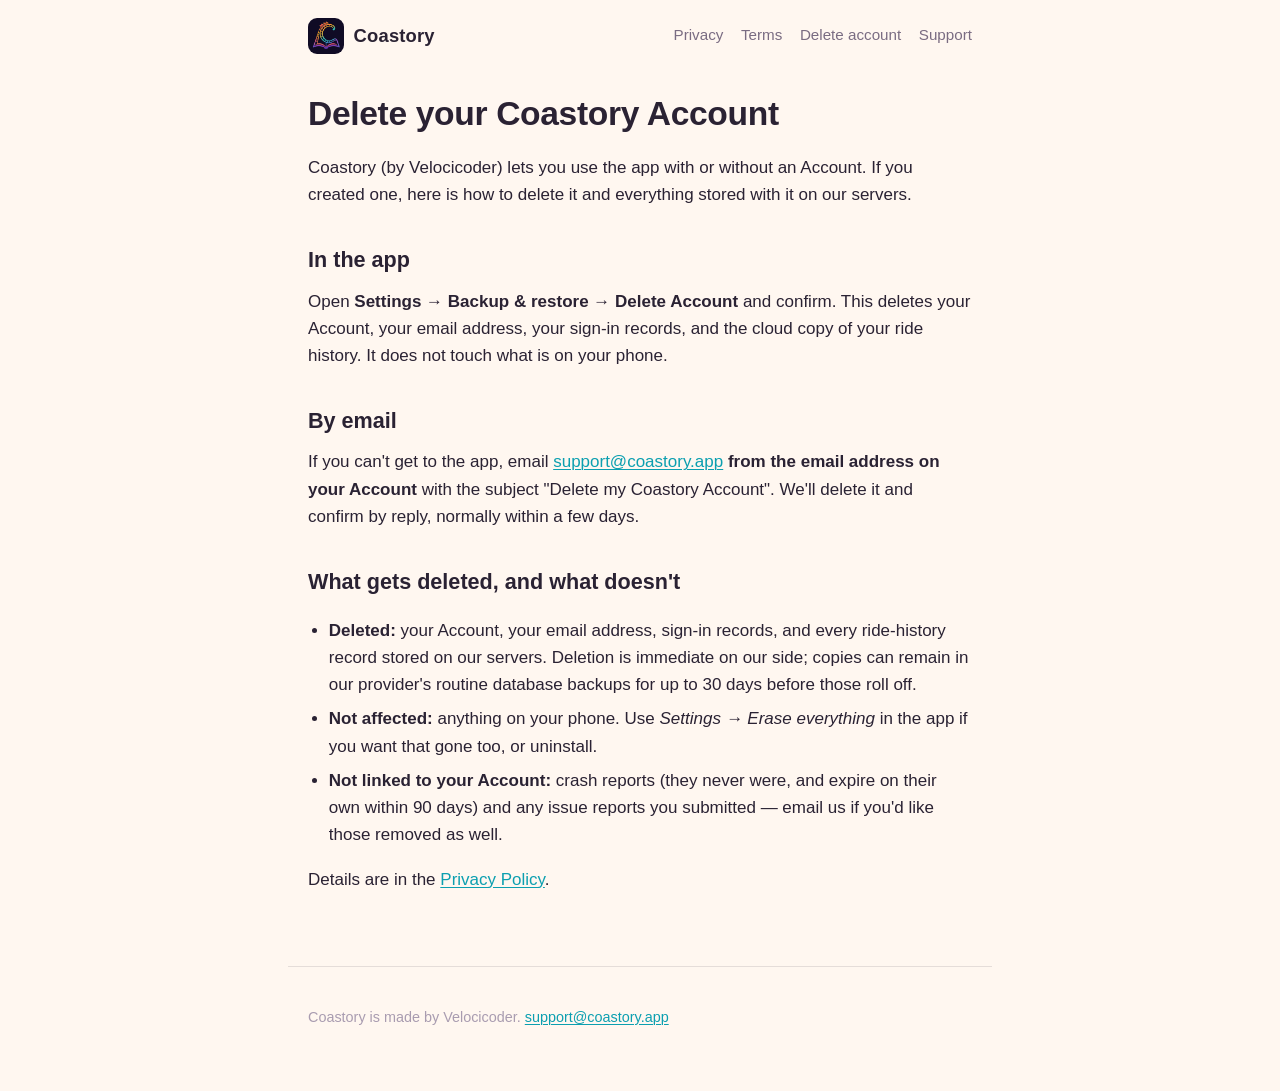
==== delete-account/index.html @ 790eb270 "site: brand is Velocicoder; add /delete-account (Play web deletion resource); render placeholders as" ====
<!doctype html>
<html lang="en">
<head>
<meta charset="utf-8">
<meta name="viewport" content="width=device-width, initial-scale=1">
<title>Delete your Coastory Account — Coastory</title>
<meta name="description" content="How to delete your Coastory Account and the data stored with it.">
<link rel="icon" href="/icon.png">
<link rel="stylesheet" href="/style.css">
</head>
<body>
<header class="site-header">
  <a class="brand" href="/"><img src="/icon.png" alt="" width="36" height="36"><span>Coastory</span></a>
  <nav>
    <a href="/privacy/">Privacy</a>
    <a href="/terms/">Terms</a>
    <a href="/delete-account/">Delete account</a>
    <a href="mailto:support@coastory.app">Support</a>
  </nav>
</header>
<main class="doc">
<h1>Delete your Coastory Account</h1>
<p>Coastory (by Velocicoder) lets you use the app with or without an Account. If you created one, here is how to delete it and everything stored with it on our servers.</p>

<h2 id="in-the-app">In the app</h2>
<p>Open <strong>Settings → Backup &amp; restore → Delete Account</strong> and confirm. This deletes your Account, your email address, your sign-in records, and the cloud copy of your ride history. It does not touch what is on your phone.</p>

<h2 id="by-email">By email</h2>
<p>If you can't get to the app, email <a href="mailto:support@coastory.app?subject=Delete%20my%20Coastory%20Account">support@coastory.app</a> <strong>from the email address on your Account</strong> with the subject "Delete my Coastory Account". We'll delete it and confirm by reply, normally within a few days.</p>

<h2 id="what-gets-deleted">What gets deleted, and what doesn't</h2>
<ul>
  <li><strong>Deleted:</strong> your Account, your email address, sign-in records, and every ride-history record stored on our servers. Deletion is immediate on our side; copies can remain in our provider's routine database backups for up to 30 days before those roll off.</li>
  <li><strong>Not affected:</strong> anything on your phone. Use <em>Settings → Erase everything</em> in the app if you want that gone too, or uninstall.</li>
  <li><strong>Not linked to your Account:</strong> crash reports (they never were, and expire on their own within 90 days) and any issue reports you submitted — email us if you'd like those removed as well.</li>
</ul>
<p>Details are in the <a href="/privacy/">Privacy Policy</a>.</p>
</main>
<footer class="site-footer">
  <p>Coastory is made by Velocicoder. <a href="mailto:support@coastory.app">support@coastory.app</a></p>
</footer>
</body>
</html>
---- style.css ----
/* coastory.app — the palette is the app's own (lib/core/theme/coastory_colors.dart). */
:root {
  --brand: #ff5436;
  --fact: #0c9fb0;
  --ground: #fff7f0;
  --surface: #ffffff;
  --ink: #2a2233;
  --ink-soft: #7a6c82;
  --ink-faint: #a99cb0;
  --line: rgba(42, 34, 51, 0.12);
  --note-bg: #fff1e6;
  --note-edge: #ffb59f;
}
@media (prefers-color-scheme: dark) {
  :root {
    --ground: #100b25;
    --surface: #1a1433;
    --ink: #fff7f0;
    --ink-soft: #cbbfd6;
    --ink-faint: #8f829c;
    --line: rgba(255, 247, 240, 0.14);
    --note-bg: #2a1a26;
    --note-edge: #6b3a2f;
  }
}
* { box-sizing: border-box; }
html { -webkit-text-size-adjust: 100%; }
body {
  margin: 0;
  background: var(--ground);
  color: var(--ink);
  font: 17px/1.6 -apple-system, BlinkMacSystemFont, "Segoe UI", Roboto, Helvetica, Arial, sans-serif;
}
a { color: var(--fact); text-decoration-thickness: 1px; text-underline-offset: 2px; }
a:hover { color: var(--brand); }
code { font: 0.92em ui-monospace, SFMono-Regular, Menlo, Consolas, monospace; background: var(--line); padding: 0.05em 0.35em; border-radius: 4px; }

.site-header {
  display: flex; align-items: center; justify-content: space-between; gap: 1rem;
  max-width: 44rem; margin: 0 auto; padding: 1.1rem 1.25rem;
}
.brand { display: inline-flex; align-items: center; gap: 0.6rem; color: var(--ink); text-decoration: none; font-weight: 700; font-size: 1.15rem; letter-spacing: 0.01em; }
.brand img { border-radius: 9px; }
.site-header nav { display: flex; gap: 1.1rem; font-size: 0.95rem; }
.site-header nav a { color: var(--ink-soft); text-decoration: none; }
.site-header nav a:hover { color: var(--brand); }

.doc { max-width: 44rem; margin: 0 auto; padding: 0.5rem 1.25rem 4rem; }
.doc h1 { font-size: 2.1rem; line-height: 1.15; margin: 1rem 0 1.25rem; letter-spacing: -0.01em; }
.doc h2 { font-size: 1.35rem; margin: 2.2rem 0 0.6rem; }
.doc h3 { font-size: 1.08rem; margin: 1.6rem 0 0.4rem; color: var(--ink-soft); text-transform: uppercase; letter-spacing: 0.06em; font-size: 0.85rem; }
.doc p, .doc li { margin: 0.6rem 0; }
.doc ul { padding-left: 1.3rem; }
.doc li { margin: 0.45rem 0; }
.doc blockquote {
  margin: 1.2rem 0; padding: 0.9rem 1.1rem;
  background: var(--note-bg); border-left: 4px solid var(--note-edge); border-radius: 6px;
  color: var(--ink); font-size: 0.95rem;
}
.doc blockquote p { margin: 0; }
.doc hr { border: 0; border-top: 1px solid var(--line); margin: 2rem 0; }
.table-wrap { overflow-x: auto; margin: 1rem 0; }
table { border-collapse: collapse; width: 100%; font-size: 0.92rem; }
th, td { text-align: left; vertical-align: top; padding: 0.5rem 0.6rem; border-bottom: 1px solid var(--line); }
th { color: var(--ink-soft); font-weight: 600; }

.site-footer { max-width: 44rem; margin: 0 auto; padding: 1.5rem 1.25rem 3rem; color: var(--ink-faint); font-size: 0.9rem; border-top: 1px solid var(--line); }

/* Landing page */
.hero { max-width: 44rem; margin: 0 auto; padding: 3rem 1.25rem 2rem; text-align: center; }
.hero img { width: 112px; height: 112px; border-radius: 26px; box-shadow: 0 10px 30px rgba(0,0,0,0.18); }
.hero h1 { font-size: 2.6rem; line-height: 1.1; margin: 1.2rem 0 0.6rem; letter-spacing: -0.02em; }
.hero p.lede { font-size: 1.2rem; color: var(--ink-soft); margin: 0 auto 1.4rem; max-width: 34rem; }
.hero .status { display: inline-block; padding: 0.35rem 0.8rem; border-radius: 999px; background: var(--note-bg); border: 1px solid var(--note-edge); font-size: 0.9rem; color: var(--ink); }
.pillars { max-width: 44rem; margin: 1.5rem auto 0; padding: 0 1.25rem; display: grid; gap: 1rem; grid-template-columns: repeat(auto-fit, minmax(14rem, 1fr)); }
.pillar { background: var(--surface); border: 1px solid var(--line); border-radius: 14px; padding: 1.1rem 1.2rem; }
.pillar h2 { font-size: 1.05rem; margin: 0 0 0.35rem; }
.pillar p { margin: 0; color: var(--ink-soft); font-size: 0.97rem; }
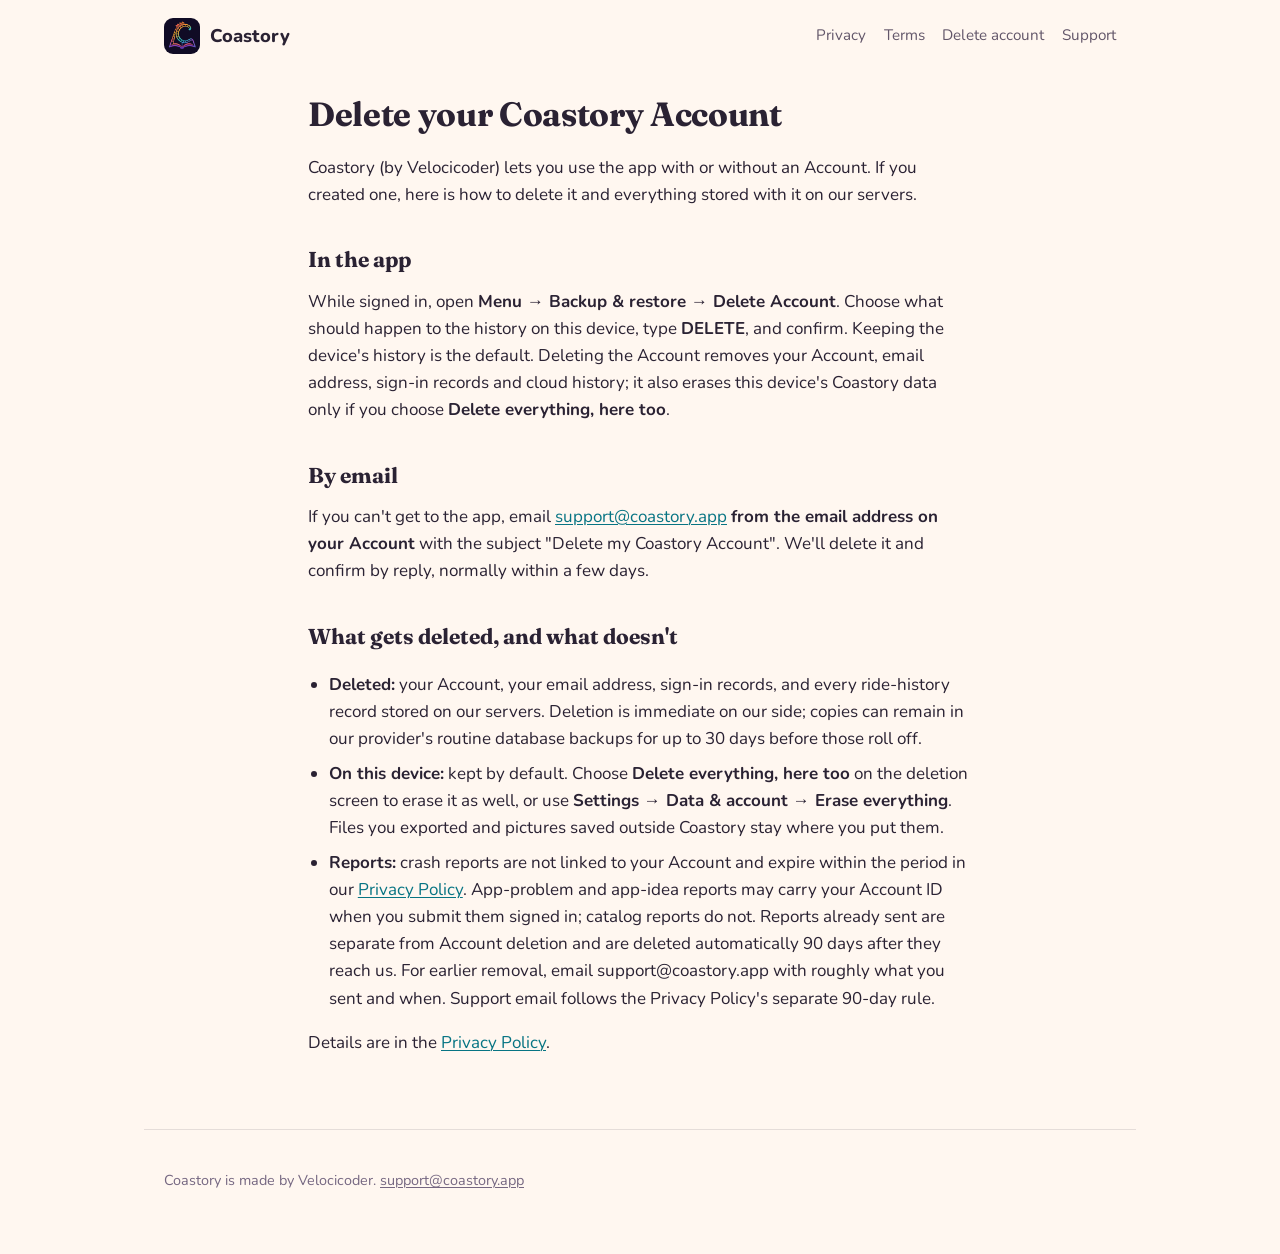
==== commit c0ed6ff0: "legal: publish reviewed beta disclosures from Coastory c706917" ====
--- a/delete-account/index.html
+++ b/delete-account/index.html
@@ -15,7 +15,7 @@
     <a href="/privacy/">Privacy</a>
     <a href="/terms/">Terms</a>
     <a href="/delete-account/">Delete account</a>
-    <a href="mailto:support@coastory.app">Support</a>
+    <a href="/support/">Support</a>
   </nav>
 </header>
 <main class="doc">
@@ -23,7 +23,7 @@
 <p>Coastory (by Velocicoder) lets you use the app with or without an Account. If you created one, here is how to delete it and everything stored with it on our servers.</p>
 
 <h2 id="in-the-app">In the app</h2>
-<p>Open <strong>Settings → Backup &amp; restore → Delete Account</strong> and confirm. This deletes your Account, your email address, your sign-in records, and the cloud copy of your ride history. It does not touch what is on your phone.</p>
+<p>While signed in, open <strong>Menu → Backup &amp; restore → Delete Account</strong>. Choose what should happen to the history on this device, type <strong>DELETE</strong>, and confirm. Keeping the device's history is the default. Deleting the Account removes your Account, email address, sign-in records and cloud history; it also erases this device's Coastory data only if you choose <strong>Delete everything, here too</strong>.</p>
 
 <h2 id="by-email">By email</h2>
 <p>If you can't get to the app, email <a href="mailto:support@coastory.app?subject=Delete%20my%20Coastory%20Account">support@coastory.app</a> <strong>from the email address on your Account</strong> with the subject "Delete my Coastory Account". We'll delete it and confirm by reply, normally within a few days.</p>
@@ -31,8 +31,8 @@
 <h2 id="what-gets-deleted">What gets deleted, and what doesn't</h2>
 <ul>
   <li><strong>Deleted:</strong> your Account, your email address, sign-in records, and every ride-history record stored on our servers. Deletion is immediate on our side; copies can remain in our provider's routine database backups for up to 30 days before those roll off.</li>
-  <li><strong>Not affected:</strong> anything on your phone. Use <em>Settings → Erase everything</em> in the app if you want that gone too, or uninstall.</li>
-  <li><strong>Not linked to your Account:</strong> crash reports (they never were, and expire on their own within 90 days) and any issue reports you submitted — email us if you'd like those removed as well.</li>
+  <li><strong>On this device:</strong> kept by default. Choose <strong>Delete everything, here too</strong> on the deletion screen to erase it as well, or use <strong>Settings → Data &amp; account → Erase everything</strong>. Files you exported and pictures saved outside Coastory stay where you put them.</li>
+  <li><strong>Reports:</strong> crash reports are not linked to your Account and expire within the period in our <a href="/privacy/">Privacy Policy</a>. App-problem and app-idea reports may carry your Account ID when you submit them signed in; catalog reports do not. Reports already sent are separate from Account deletion and are deleted automatically 90 days after they reach us. For earlier removal, email support@coastory.app with roughly what you sent and when. Support email follows the Privacy Policy's separate 90-day rule.</li>
 </ul>
 <p>Details are in the <a href="/privacy/">Privacy Policy</a>.</p>
 </main>
--- a/style.css
+++ b/style.css
@@ -1,18 +1,50 @@
 /* coastory.app — the palette is the app's own (lib/core/theme/coastory_colors.dart). */
+
+/* The app's own faces, subset to Latin + the punctuation this site uses.
+   Nunito is the app's UI family, Fraunces its display/"almanac head" serif
+   (lib/core/theme/coastory_typography.dart). Both SIL OFL 1.1. Serving them
+   here is what makes the site read as the same product as the app. */
+@font-face {
+  font-family: 'Nunito';
+  src: url('/fonts/nunito.woff2') format('woff2-variations');
+  font-weight: 200 1000;
+  font-style: normal;
+  font-display: swap;
+}
+@font-face {
+  font-family: 'Fraunces';
+  src: url('/fonts/fraunces.woff2') format('woff2-variations');
+  font-weight: 100 900;
+  font-style: normal;
+  font-display: swap;
+}
+
 :root {
   --brand: #ff5436;
   --fact: #0c9fb0;
+  /* --fact is the app's teal and stays the accent; as *text* on the cream
+     ground it only reaches 3.0:1, so links get a darkened cut. */
+  --link: #077483;
   --ground: #fff7f0;
   --surface: #ffffff;
   --ink: #2a2233;
-  --ink-soft: #7a6c82;
-  --ink-faint: #a99cb0;
+  /* Both muted levels clear 4.5:1 on the tinted band (#fff1e6), which is
+     darker than the page ground and was where the old values fell short. */
+  --ink-soft: #625669;
+  --ink-faint: #756781;
   --line: rgba(42, 34, 51, 0.12);
   --note-bg: #fff1e6;
   --note-edge: #ffb59f;
+  --shot-frame: rgba(42, 34, 51, 0.16);
+  --shot-shadow: rgba(42, 34, 51, 0.22);
+  --band: #fff1e6;
+
+  --ui: 'Nunito', -apple-system, BlinkMacSystemFont, "Segoe UI", Roboto, Helvetica, Arial, sans-serif;
+  --display: 'Fraunces', Iowan Old Style, Georgia, 'Times New Roman', serif;
 }
 @media (prefers-color-scheme: dark) {
   :root {
+    --link: #34cfdc;
     --ground: #100b25;
     --surface: #1a1433;
     --ink: #fff7f0;
@@ -21,6 +53,9 @@
     --line: rgba(255, 247, 240, 0.14);
     --note-bg: #2a1a26;
     --note-edge: #6b3a2f;
+    --shot-frame: rgba(255, 247, 240, 0.18);
+    --shot-shadow: rgba(0, 0, 0, 0.55);
+    --band: #1a1433;
   }
 }
 * { box-sizing: border-box; }
@@ -29,26 +64,47 @@
   margin: 0;
   background: var(--ground);
   color: var(--ink);
-  font: 17px/1.6 -apple-system, BlinkMacSystemFont, "Segoe UI", Roboto, Helvetica, Arial, sans-serif;
-}
-a { color: var(--fact); text-decoration-thickness: 1px; text-underline-offset: 2px; }
+  font: 17px/1.6 var(--ui);
+  overflow-x: hidden;
+}
+a { color: var(--link); text-decoration-thickness: 1px; text-underline-offset: 2px; }
 a:hover { color: var(--brand); }
+img { max-width: 100%; }
 code { font: 0.92em ui-monospace, SFMono-Regular, Menlo, Consolas, monospace; background: var(--line); padding: 0.05em 0.35em; border-radius: 4px; }
+
+:focus-visible {
+  outline: 3px solid var(--brand);
+  outline-offset: 3px;
+  border-radius: 4px;
+}
+
+/* Skip link — the landing page leads with a nav CTA, so keyboard users get a
+   way past the header straight to the content. */
+.skip {
+  position: absolute; left: -9999px; top: 0;
+  background: var(--surface); color: var(--ink);
+  padding: 0.6rem 1rem; border-radius: 0 0 10px 0; z-index: 10;
+}
+.skip:focus { left: 0; }
 
 .site-header {
   display: flex; align-items: center; justify-content: space-between; gap: 1rem;
-  max-width: 44rem; margin: 0 auto; padding: 1.1rem 1.25rem;
-}
-.brand { display: inline-flex; align-items: center; gap: 0.6rem; color: var(--ink); text-decoration: none; font-weight: 700; font-size: 1.15rem; letter-spacing: 0.01em; }
+  max-width: 62rem; margin: 0 auto; padding: 1.1rem 1.25rem;
+}
+.brand { display: inline-flex; align-items: center; gap: 0.6rem; color: var(--ink); text-decoration: none; font-weight: 800; font-size: 1.15rem; letter-spacing: 0.01em; }
 .brand img { border-radius: 9px; }
 .site-header nav { display: flex; gap: 1.1rem; font-size: 0.95rem; }
 .site-header nav a { color: var(--ink-soft); text-decoration: none; }
 .site-header nav a:hover { color: var(--brand); }
+/* Specific enough to beat `.site-header nav a` — otherwise the CTA inherits
+   muted ink on to a coral fill and drops to 1.5:1. */
+.site-header nav a.nav-btn { color: #241c16; }
+.site-header nav a.nav-btn:hover { color: #241c16; }
 
 .doc { max-width: 44rem; margin: 0 auto; padding: 0.5rem 1.25rem 4rem; }
-.doc h1 { font-size: 2.1rem; line-height: 1.15; margin: 1rem 0 1.25rem; letter-spacing: -0.01em; }
-.doc h2 { font-size: 1.35rem; margin: 2.2rem 0 0.6rem; }
-.doc h3 { font-size: 1.08rem; margin: 1.6rem 0 0.4rem; color: var(--ink-soft); text-transform: uppercase; letter-spacing: 0.06em; font-size: 0.85rem; }
+.doc h1 { font-family: var(--display); font-size: 2.1rem; line-height: 1.15; margin: 1rem 0 1.25rem; letter-spacing: -0.01em; }
+.doc h2 { font-family: var(--display); font-size: 1.35rem; margin: 2.2rem 0 0.6rem; }
+.doc h3 { margin: 1.6rem 0 0.4rem; color: var(--ink-soft); text-transform: uppercase; letter-spacing: 0.06em; font-size: 0.85rem; }
 .doc p, .doc li { margin: 0.6rem 0; }
 .doc ul { padding-left: 1.3rem; }
 .doc li { margin: 0.45rem 0; }
@@ -64,15 +120,158 @@
 th, td { text-align: left; vertical-align: top; padding: 0.5rem 0.6rem; border-bottom: 1px solid var(--line); }
 th { color: var(--ink-soft); font-weight: 600; }
 
-.site-footer { max-width: 44rem; margin: 0 auto; padding: 1.5rem 1.25rem 3rem; color: var(--ink-faint); font-size: 0.9rem; border-top: 1px solid var(--line); }
-
-/* Landing page */
-.hero { max-width: 44rem; margin: 0 auto; padding: 3rem 1.25rem 2rem; text-align: center; }
-.hero img { width: 112px; height: 112px; border-radius: 26px; box-shadow: 0 10px 30px rgba(0,0,0,0.18); }
-.hero h1 { font-size: 2.6rem; line-height: 1.1; margin: 1.2rem 0 0.6rem; letter-spacing: -0.02em; }
-.hero p.lede { font-size: 1.2rem; color: var(--ink-soft); margin: 0 auto 1.4rem; max-width: 34rem; }
-.hero .status { display: inline-block; padding: 0.35rem 0.8rem; border-radius: 999px; background: var(--note-bg); border: 1px solid var(--note-edge); font-size: 0.9rem; color: var(--ink); }
-.pillars { max-width: 44rem; margin: 1.5rem auto 0; padding: 0 1.25rem; display: grid; gap: 1rem; grid-template-columns: repeat(auto-fit, minmax(14rem, 1fr)); }
-.pillar { background: var(--surface); border: 1px solid var(--line); border-radius: 14px; padding: 1.1rem 1.2rem; }
-.pillar h2 { font-size: 1.05rem; margin: 0 0 0.35rem; }
+.site-footer { max-width: 62rem; margin: 0 auto; padding: 1.5rem 1.25rem 3rem; color: var(--ink-faint); font-size: 0.9rem; border-top: 1px solid var(--line); }
+.site-footer a { color: var(--ink-faint); }
+.footer-links { display: flex; flex-wrap: wrap; gap: 0.1rem 0.6rem; margin: 0 0 0.5rem; padding: 0; list-style: none; }
+.footer-links a { display: inline-flex; align-items: center; min-height: 44px; padding: 0 0.5rem; }
+
+/* ---------------------------------------------------------------- landing */
+
+.wrap { max-width: 62rem; margin: 0 auto; padding: 0 1.25rem; }
+.section { padding-block: 3.5rem; }
+.eyebrow {
+  display: inline-flex; align-items: center; gap: 0.5rem;
+  padding: 0.35rem 0.85rem; border-radius: 999px;
+  background: var(--note-bg); border: 1px solid var(--note-edge);
+  font-size: 0.86rem; font-weight: 700; color: var(--ink);
+  letter-spacing: 0.01em;
+}
+.dot { width: 7px; height: 7px; border-radius: 50%; background: var(--brand); flex: none; }
+
+h1, h2, h3 { font-family: var(--display); }
+
+/* Buttons. The primary is coral with dark ink, which is the app's own button
+   treatment — white on coral is only 3.2:1 and would fail AA at this size. */
+.cta-row { display: flex; flex-wrap: wrap; gap: 0.7rem; }
+.btn {
+  display: inline-flex; align-items: center; justify-content: center; gap: 0.5rem;
+  min-height: 52px; padding: 0.8rem 1.5rem;
+  border-radius: 999px; border: 1.5px solid transparent;
+  font: 700 1.02rem/1.2 var(--ui); text-decoration: none;
+  transition: transform 0.15s ease, background-color 0.15s ease, border-color 0.15s ease;
+}
+.btn-primary { background: var(--brand); color: #241c16; }
+.btn-primary:hover { background: #ff6d53; color: #241c16; transform: translateY(-1px); }
+.btn-secondary { background: transparent; color: var(--ink); border-color: var(--shot-frame); }
+.btn-secondary:hover { border-color: var(--brand); color: var(--ink); transform: translateY(-1px); }
+.btn small { display: block; font-weight: 600; font-size: 0.78rem; opacity: 0.75; }
+
+/* Hero */
+.hero { padding-block: 1rem 2.5rem; }
+.hero-grid { display: grid; gap: 2.5rem; align-items: center; }
+.hero h1 {
+  font-size: clamp(2.3rem, 8.5vw, 3.5rem);
+  line-height: 1.05; letter-spacing: -0.02em;
+  margin: 1.1rem 0 0.9rem; text-wrap: balance;
+}
+.hero .lede { font-size: 1.14rem; color: var(--ink-soft); margin: 0 0 1.6rem; max-width: 34rem; }
+.hero .fineprint { color: var(--ink-faint); font-size: 0.88rem; margin: 1rem 0 0; }
+
+/* A screenshot, framed so it reads as a phone screen on either page theme. */
+.phone {
+  display: block; width: 100%; height: auto;
+  border-radius: 22px;
+  border: 1px solid var(--shot-frame);
+  box-shadow: 0 18px 44px -12px var(--shot-shadow);
+  background: #100b25;
+}
+.phone-hold { max-width: 300px; margin: 0 auto; }
+
+/* The two alternating image+text feature sections. */
+.counts { background: var(--band); border-block: 1px solid var(--line); }
+/* Second one runs on the page ground so the two bands do not merge into
+   one slab, and its phone sits on the opposite side. */
+.counts.plain { background: transparent; border-block: 0; }
+.counts-grid { display: grid; gap: 2rem; align-items: center; }
+.counts h2 { font-size: clamp(1.9rem, 6.5vw, 2.6rem); line-height: 1.1; letter-spacing: -0.015em; margin: 0 0 1rem; text-wrap: balance; }
+.counts p { color: var(--ink-soft); margin: 0 0 1rem; max-width: 34rem; }
+.pull {
+  margin: 1.4rem 0 0; padding: 0.9rem 1.15rem;
+  border-left: 3px solid var(--brand);
+  font-family: var(--display); font-size: 1.06rem; color: var(--ink);
+}
+.pull cite { display: block; margin-top: 0.35rem; font: 600 0.82rem var(--ui); color: var(--ink-faint); font-style: normal; }
+
+/* Showcase */
+.section-title,
+.showcase h2 { font-size: clamp(1.7rem, 5.5vw, 2.1rem); margin: 0 0 2rem; letter-spacing: -0.01em; }
+.shots { display: grid; gap: 2.75rem; }
+/* Preserve each native screenshot in full, including its navigation. */
+.shot .phone { aspect-ratio: 660 / 1434; object-fit: contain; }
+.shot h3 { font-size: 1.16rem; margin: 1.1rem 0 0.4rem; }
+.shot p { color: var(--ink-soft); margin: 0; font-size: 0.97rem; }
+
+/* Why Coastory */
+.pillars { display: grid; gap: 1rem; grid-template-columns: repeat(auto-fit, minmax(15rem, 1fr)); }
+.pillar { background: var(--surface); border: 1px solid var(--line); border-radius: 14px; padding: 1.2rem 1.25rem; }
+.pillar h3 { font-size: 1.05rem; margin: 0 0 0.35rem; }
 .pillar p { margin: 0; color: var(--ink-soft); font-size: 0.97rem; }
+
+/* Beta */
+.beta { background: var(--band); border-block: 1px solid var(--line); }
+.beta h2 { font-size: clamp(1.8rem, 6vw, 2.4rem); margin: 0 0 0.9rem; letter-spacing: -0.015em; }
+.beta .intro { color: var(--ink-soft); max-width: 38rem; margin: 0 0 2rem; }
+.beta-cards { display: grid; gap: 1rem; grid-template-columns: repeat(auto-fit, minmax(17rem, 1fr)); }
+.beta-card { background: var(--surface); border: 1px solid var(--line); border-radius: 16px; padding: 1.35rem 1.4rem; }
+.beta-card h3 { font-size: 1.15rem; margin: 0 0 0.15rem; }
+.beta-card .plat { color: var(--ink-faint); font-size: 0.85rem; margin: 0 0 1rem; }
+.beta-card .btn { width: 100%; }
+.steps { margin: 1rem 0 0; padding: 0 0 0 1.15rem; color: var(--ink-faint); font-size: 0.88rem; }
+.steps li { margin: 0.35rem 0; }
+.steps a { color: var(--link); }
+.beta .after { color: var(--ink-faint); font-size: 0.9rem; margin: 1.5rem 0 0; max-width: 38rem; }
+
+/* Closing invitation */
+.closer { text-align: center; padding-block: 4rem 4.5rem; }
+.closer h2 { font-size: clamp(2rem, 7vw, 2.9rem); line-height: 1.08; letter-spacing: -0.02em; margin: 0 0 0.7rem; text-wrap: balance; }
+.closer p { color: var(--ink-soft); margin: 0 auto 1.6rem; max-width: 30rem; }
+.closer .cta-row { justify-content: center; }
+
+/* --------------------------------------------------------------- wider up */
+
+@media (min-width: 46rem) {
+  .hero { padding-block: 2rem 3rem; }
+  .hero-grid { grid-template-columns: 1.15fr 0.85fr; gap: 3rem; }
+  .phone-hold { max-width: 320px; }
+  .counts-grid { grid-template-columns: 0.85fr 1.15fr; gap: 3.5rem; }
+  .counts-grid .phone-hold { order: -1; }
+  .counts.plain .counts-grid .phone-hold { order: 0; }
+  .pillars { grid-template-columns: repeat(2, 1fr); }
+  .shots { grid-template-columns: repeat(3, 1fr); gap: 2rem; }
+  /* Align image / heading / body across the three columns, so a heading that
+     wraps to two lines doesn't push its own body text out of step. */
+  @supports (grid-template-rows: subgrid) {
+    .shots { grid-template-rows: auto auto auto; }
+    .shot { display: grid; grid-row: span 3; grid-template-rows: subgrid; gap: 0; }
+    .shot h3 { align-self: start; }
+  }
+  .section { padding-block: 4.5rem; }
+}
+
+/* Narrow phones: the doc pages' four nav links overflow a 375px header and the
+   last one clips off-screen. Stack the nav under the wordmark rather than
+   shrinking the type — it keeps every link reachable and the tap targets full
+   size. The landing page's single CTA does not need this, hence :not(). */
+@media (max-width: 30rem) {
+  .site-header:not(.header-cta) { flex-direction: column; align-items: flex-start; gap: 0.55rem; }
+  .site-header:not(.header-cta) nav { flex-wrap: wrap; gap: 0.6rem 1rem; }
+  .header-cta .nav-btn { padding: 0.55rem 1rem; font-size: 0.92rem; min-height: 44px; }
+  .cta-row .btn { width: 100%; }
+}
+
+.nav-btn {
+  display: inline-flex; align-items: center; min-height: 44px;
+  padding: 0.55rem 1.1rem; border-radius: 999px;
+  background: var(--brand); color: #241c16;
+  font: 700 0.95rem var(--ui); text-decoration: none; white-space: nowrap;
+}
+.nav-btn:hover { background: #ff6d53; color: #241c16; }
+
+@media (prefers-reduced-motion: reduce) {
+  *, *::before, *::after {
+    animation-duration: 0.01ms !important;
+    animation-iteration-count: 1 !important;
+    transition-duration: 0.01ms !important;
+    scroll-behavior: auto !important;
+  }
+}
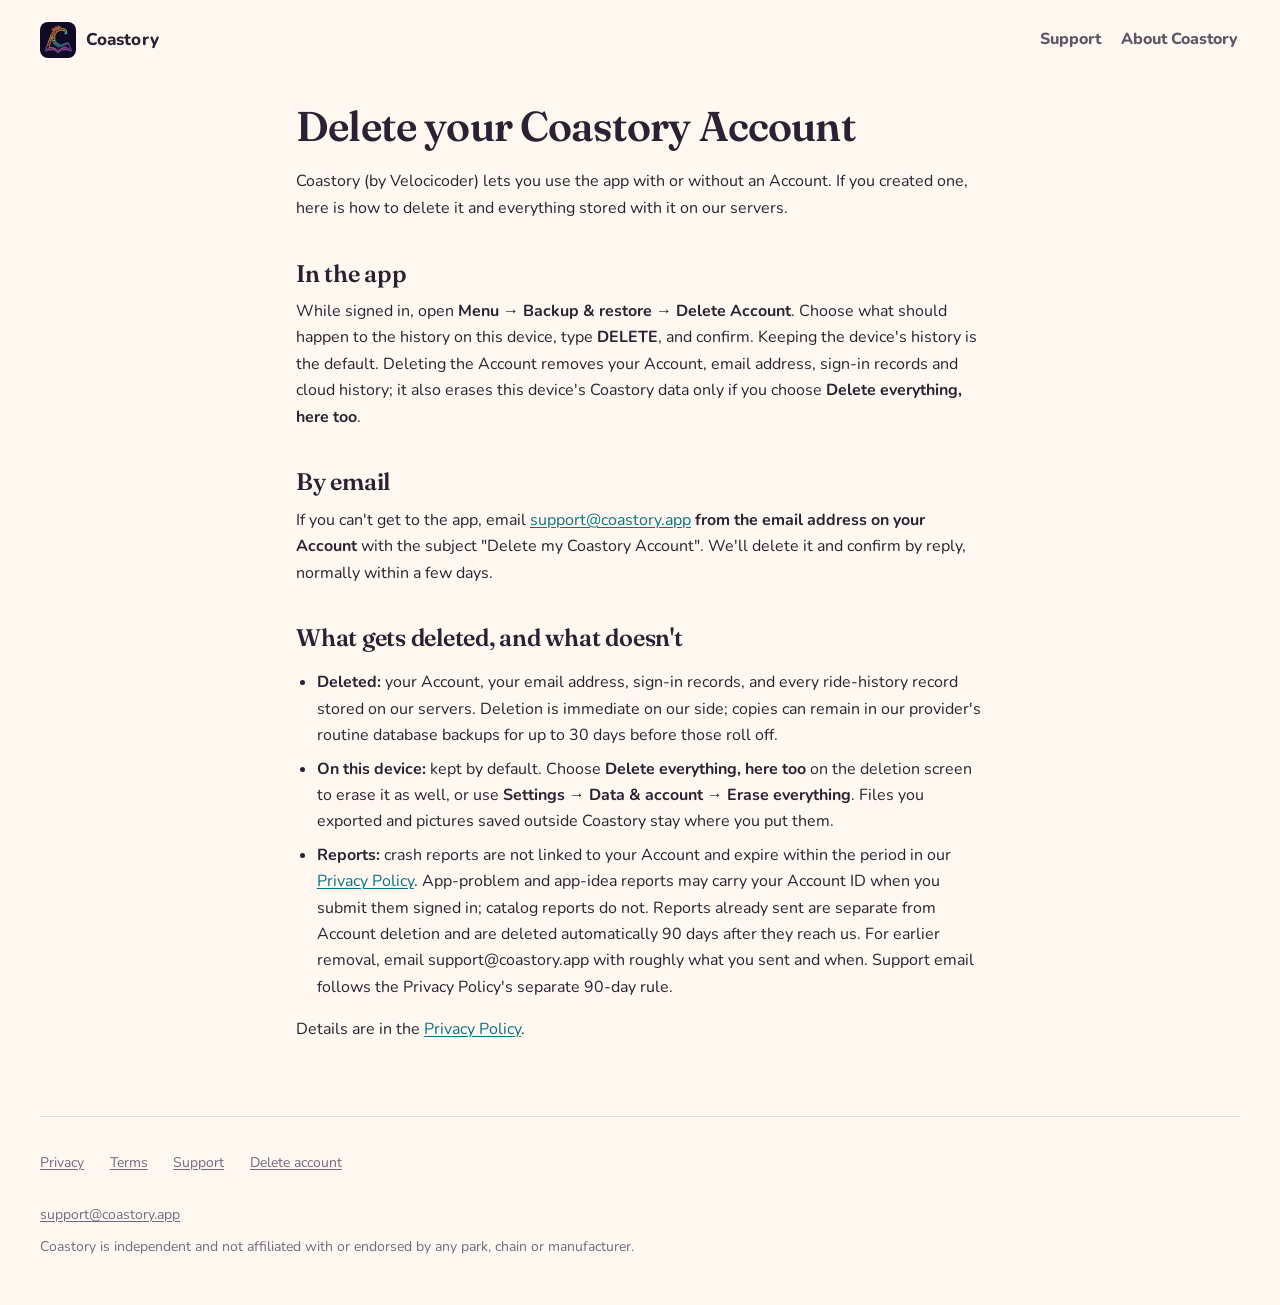
==== commit 7f8c87ce: "site: landing page redesign without the catalog (CSTRY-432) Landing-only launch candidate (founder, " ====
--- a/delete-account/index.html
+++ b/delete-account/index.html
@@ -3,22 +3,21 @@
 <head>
 <meta charset="utf-8">
 <meta name="viewport" content="width=device-width, initial-scale=1">
-<title>Delete your Coastory Account — Coastory</title>
+<title>Delete your Coastory Account | Coastory</title>
 <meta name="description" content="How to delete your Coastory Account and the data stored with it.">
 <link rel="icon" href="/icon.png">
 <link rel="stylesheet" href="/style.css">
 </head>
 <body>
+<a class="skip" href="#main">Skip to content</a>
 <header class="site-header">
-  <a class="brand" href="/"><img src="/icon.png" alt="" width="36" height="36"><span>Coastory</span></a>
-  <nav>
-    <a href="/privacy/">Privacy</a>
-    <a href="/terms/">Terms</a>
-    <a href="/delete-account/">Delete account</a>
-    <a href="/support/">Support</a>
+  <a class="brand" href="/"><img src="/img/mark.webp" alt="" width="80" height="80" decoding="async"><span>Coastory</span></a>
+  <nav aria-label="Primary">
+    <a class="nav-link" href="/support/">Support</a>
+    <a class="nav-link" href="/">About Coastory</a>
   </nav>
 </header>
-<main class="doc">
+<main id="main" class="doc">
 <h1>Delete your Coastory Account</h1>
 <p>Coastory (by Velocicoder) lets you use the app with or without an Account. If you created one, here is how to delete it and everything stored with it on our servers.</p>
 
@@ -37,7 +36,14 @@
 <p>Details are in the <a href="/privacy/">Privacy Policy</a>.</p>
 </main>
 <footer class="site-footer">
-  <p>Coastory is made by Velocicoder. <a href="mailto:support@coastory.app">support@coastory.app</a></p>
+  <ul class="footer-links">
+    <li><a href="/privacy/">Privacy</a></li>
+    <li><a href="/terms/">Terms</a></li>
+    <li><a href="/support/">Support</a></li>
+    <li><a href="/delete-account/">Delete account</a></li>
+  </ul>
+  <p><a href="mailto:support@coastory.app">support@coastory.app</a></p>
+  <p>Coastory is independent and not affiliated with or endorsed by any park, chain or manufacturer.</p>
 </footer>
 </body>
 </html>
--- a/style.css
+++ b/style.css
@@ -1,9 +1,13 @@
-/* coastory.app — the palette is the app's own (lib/core/theme/coastory_colors.dart). */
+/* coastory.app. The palette is the app's own (lib/core/theme/coastory_colors.dart).
+   This file owns the tokens, the type scale, the shared header and footer, the
+   closing invitation, the landing page and the doc pages. catalog.css layers
+   the Coaster Catalog over it. */
 
 /* The app's own faces, subset to Latin + the punctuation this site uses.
    Nunito is the app's UI family, Fraunces its display/"almanac head" serif
    (lib/core/theme/coastory_typography.dart). Both SIL OFL 1.1. Serving them
-   here is what makes the site read as the same product as the app. */
+   here is what makes the site read as the same product as the app.
+   License text and copyright lines: fonts/OFL.txt. */
 @font-face {
   font-family: 'Nunito';
   src: url('/fonts/nunito.woff2') format('woff2-variations');
@@ -19,8 +23,16 @@
   font-display: swap;
 }
 
+/* ---------------------------------------------------------------- tokens */
+
 :root {
   --brand: #ff5436;
+  /* Coral as text (hover and current state): the fill stays --brand. */
+  --brand-ink: #c0351c;
+  /* Dark ink on a coral fill: the app's own button treatment. White on coral
+     is only 3.2:1. */
+  --on-brand: #241c16;
+  --brand-hover: #ff6d53;
   --fact: #0c9fb0;
   /* --fact is the app's teal and stays the accent; as *text* on the cream
      ground it only reaches 3.0:1, so links get a darkened cut. */
@@ -36,11 +48,52 @@
   --note-bg: #fff1e6;
   --note-edge: #ffb59f;
   --shot-frame: rgba(42, 34, 51, 0.16);
-  --shot-shadow: rgba(42, 34, 51, 0.22);
   --band: #fff1e6;
+  /* One raised step for reference panels (facts, a feature, an invitation)
+     and one stronger rule for where a section starts. Shared with the
+     catalog. */
+  --surface-raised: #ffffff;
+  --line-strong: rgba(42, 34, 51, 0.24);
 
   --ui: 'Nunito', -apple-system, BlinkMacSystemFont, "Segoe UI", Roboto, Helvetica, Arial, sans-serif;
   --display: 'Fraunces', Iowan Old Style, Georgia, 'Times New Roman', serif;
+
+  /* Type roles, one scale for the whole site (shared with catalog.css).
+     Fraunces carries titles, section starts, feature headlines and big
+     figures; Nunito carries everything a visitor scans or reads, including
+     the name of a park or ride in any list (the app's own rule). */
+  --type-title: 600 clamp(2.5rem, 5.2vw, 3.75rem)/1.04 var(--display);
+  --type-title-small: 600 clamp(2rem, 3.6vw, 2.6rem)/1.08 var(--display);
+  --type-section: 600 1.5rem/1.2 var(--display);
+  --type-feature: 600 clamp(1.6rem, 2.4vw, 1.95rem)/1.15 var(--display);
+  --type-figure: 500 1.7rem/1.1 var(--display);
+  --type-item: 700 1.0625rem/1.3 var(--ui);
+  --type-body: 400 1rem/1.65 var(--ui);
+  --type-prose: 400 1.0625rem/1.7 var(--ui);
+  --type-meta: 400 0.875rem/1.45 var(--ui);
+  --type-small: 400 0.8125rem/1.45 var(--ui);
+  --type-label: 700 0.82rem/1.3 var(--ui);
+  /* A figure inside a row (a count beside a list name), in the display face. */
+  --type-count: 500 1rem/1 var(--display);
+  /* Shape. One panel radius, one control radius, one thumbnail radius,
+     pills for actions, and a device corner for phone captures (a device,
+     not a panel). */
+  --radius-panel: 12px;
+  --radius-control: 8px;
+  --radius-thumb: 6px;
+  --radius-device: 22px;
+  --measure: 43rem;
+  /* The shared frame: the header and the footer are one width on every page
+     (the catalog's), with one side gutter. The catalog's shells fill the
+     frame. The landing's content column (--column) and the doc pages'
+     measure are narrower and centered inside it, so on a wide screen their
+     edges sit inside the header's, not on them. */
+  --frame-max: 1248px;
+  --column: 62rem;
+  --gutter: 1.25rem;
+}
+@media (min-width: 41rem) {
+  :root { --gutter: 1.5rem; }
 }
 @media (prefers-color-scheme: dark) {
   :root {
@@ -49,223 +102,388 @@
     --surface: #1a1433;
     --ink: #fff7f0;
     --ink-soft: #cbbfd6;
-    --ink-faint: #8f829c;
+    --ink-faint: #9a8da7;
+    --brand-ink: #ff5436;
     --line: rgba(255, 247, 240, 0.14);
     --note-bg: #2a1a26;
     --note-edge: #6b3a2f;
     --shot-frame: rgba(255, 247, 240, 0.18);
-    --shot-shadow: rgba(0, 0, 0, 0.55);
     --band: #1a1433;
+    --surface-raised: #241c3f;
+    --line-strong: rgba(255, 247, 240, 0.26);
   }
 }
+
+/* ---------------------------------------------------------------- base */
+
 * { box-sizing: border-box; }
 html { -webkit-text-size-adjust: 100%; }
 body {
   margin: 0;
   background: var(--ground);
   color: var(--ink);
-  font: 17px/1.6 var(--ui);
+  font: var(--type-body);
   overflow-x: hidden;
 }
 a { color: var(--link); text-decoration-thickness: 1px; text-underline-offset: 2px; }
-a:hover { color: var(--brand); }
+a:hover { color: var(--brand-ink); }
 img { max-width: 100%; }
+picture { display: block; }
 code { font: 0.92em ui-monospace, SFMono-Regular, Menlo, Consolas, monospace; background: var(--line); padding: 0.05em 0.35em; border-radius: 4px; }
-
+h1, h2, h3 { font-family: var(--display); }
+
+/* The ring is coral as text (--brand-ink): plain coral is about 3:1 on the
+   cream ground. In dark mode --brand-ink is the coral itself. */
 :focus-visible {
-  outline: 3px solid var(--brand);
+  outline: 3px solid var(--brand-ink);
   outline-offset: 3px;
   border-radius: 4px;
 }
 
-/* Skip link — the landing page leads with a nav CTA, so keyboard users get a
-   way past the header straight to the content. */
+/* Skip link: the header leads with navigation, so keyboard users get a way
+   past it straight to the content. */
 .skip {
   position: absolute; left: -9999px; top: 0;
   background: var(--surface); color: var(--ink);
-  padding: 0.6rem 1rem; border-radius: 0 0 10px 0; z-index: 10;
+  padding: 0.6rem 1rem; border-radius: 0 0 var(--radius-control) 0; z-index: 10;
 }
 .skip:focus { left: 0; }
 
+/* ---------------------------------------------------------------- header */
+
+/* One header on every page: the mark, the nav with the current item marked,
+   and either the beta pill (landing) or "The app" (elsewhere). One width and
+   one gutter everywhere, so the mark never moves between pages. */
 .site-header {
-  display: flex; align-items: center; justify-content: space-between; gap: 1rem;
-  max-width: 62rem; margin: 0 auto; padding: 1.1rem 1.25rem;
-}
-.brand { display: inline-flex; align-items: center; gap: 0.6rem; color: var(--ink); text-decoration: none; font-weight: 800; font-size: 1.15rem; letter-spacing: 0.01em; }
-.brand img { border-radius: 9px; }
-.site-header nav { display: flex; gap: 1.1rem; font-size: 0.95rem; }
+  display: flex; align-items: center; justify-content: space-between; gap: 0.5rem 1rem;
+  max-width: var(--frame-max); margin: 0 auto; padding: 1.1rem var(--gutter);
+}
+.brand {
+  display: inline-flex; align-items: center; gap: 0.6rem; min-height: 44px;
+  color: var(--ink); text-decoration: none;
+  font: var(--type-item); font-weight: 800; letter-spacing: 0.01em;
+}
+.brand img { width: 36px; height: 36px; border-radius: var(--radius-control); flex: none; }
+.site-header nav { display: flex; flex-wrap: wrap; align-items: center; justify-content: flex-end; gap: 0.15rem 1.1rem; }
 .site-header nav a { color: var(--ink-soft); text-decoration: none; }
-.site-header nav a:hover { color: var(--brand); }
-/* Specific enough to beat `.site-header nav a` — otherwise the CTA inherits
-   muted ink on to a coral fill and drops to 1.5:1. */
-.site-header nav a.nav-btn { color: #241c16; }
-.site-header nav a.nav-btn:hover { color: #241c16; }
-
-.doc { max-width: 44rem; margin: 0 auto; padding: 0.5rem 1.25rem 4rem; }
-.doc h1 { font-family: var(--display); font-size: 2.1rem; line-height: 1.15; margin: 1rem 0 1.25rem; letter-spacing: -0.01em; }
-.doc h2 { font-family: var(--display); font-size: 1.35rem; margin: 2.2rem 0 0.6rem; }
-.doc h3 { margin: 1.6rem 0 0.4rem; color: var(--ink-soft); text-transform: uppercase; letter-spacing: 0.06em; font-size: 0.85rem; }
+.site-header nav a.nav-link {
+  display: inline-flex; align-items: center; min-height: 44px;
+  padding: 0.5rem 0.1rem;
+  border-bottom: 2px solid transparent;
+  font-weight: 800; white-space: nowrap;
+}
+.site-header nav a.nav-link:hover { color: var(--brand-ink); }
+.site-header nav a.nav-link[aria-current] { color: var(--ink); border-bottom-color: var(--brand); }
+/* Specific enough to beat `.site-header nav a`: the CTA keeps dark ink on its
+   coral fill. */
+.site-header nav a.nav-btn,
+.site-header nav a.nav-btn:hover { color: var(--on-brand); }
+.nav-btn {
+  display: inline-flex; align-items: center; min-height: 44px;
+  padding: 0.55rem 1.1rem; border-radius: 999px;
+  background: var(--brand); color: var(--on-brand);
+  font: var(--type-body); font-weight: 800; text-decoration: none; white-space: nowrap;
+}
+.nav-btn:hover { background: var(--brand-hover); }
+
+/* ---------------------------------------------------------------- footer */
+
+/* The footer box is the frame's content column, so its rule and its text
+   share the header's edges; the links' tap padding hangs outside that edge. */
+.site-footer {
+  width: calc(100% - 2 * var(--gutter)); max-width: calc(var(--frame-max) - 2 * var(--gutter));
+  margin: 0 auto; padding: 1.5rem 0 3rem;
+  color: var(--ink-faint); font: var(--type-meta); border-top: 1px solid var(--line);
+}
+.site-footer a { color: var(--ink-faint); }
+.site-footer a:hover { color: var(--brand-ink); }
+.footer-links { display: flex; flex-wrap: wrap; gap: 0.1rem 0.6rem; margin: 0 0 0.5rem -0.5rem; padding: 0; list-style: none; }
+.footer-links a { display: inline-flex; align-items: center; min-height: 44px; padding: 0 0.5rem; }
+.site-footer p { margin: 0; }
+.site-footer p a { display: inline-flex; align-items: center; min-height: 44px; }
+
+/* ---------------------------------------------------------------- actions */
+
+/* Pills. One size for every action pill on the landing (the header's beta
+   pill stays at 44px): the primary is coral with dark ink (the app's own
+   button), the secondary and the app actions are outlined. The catalog sets
+   its own invitation pills at its chip size. */
+.cta-row { display: flex; flex-wrap: wrap; gap: 0.7rem; }
+.btn,
+.app-actions a {
+  display: inline-flex; align-items: center; justify-content: center; gap: 0.5rem;
+  min-height: 48px; padding: 0.6rem 1.35rem;
+  border-radius: 999px; border: 1.5px solid transparent;
+  font: 700 1rem/1.2 var(--ui); text-decoration: none; white-space: nowrap;
+  transition: background-color 0.15s ease, border-color 0.15s ease;
+}
+.btn-primary { background: var(--brand); color: var(--on-brand); }
+.btn-primary:hover { background: var(--brand-hover); color: var(--on-brand); }
+.btn-secondary { background: transparent; color: var(--ink); border-color: var(--line-strong); }
+.btn-secondary:hover { border-color: var(--brand); color: var(--ink); }
+
+.app-actions { display: flex; flex-wrap: wrap; gap: 0.6rem; margin: 0.9rem 0 0; }
+.app-actions a { border-color: var(--line-strong); background: transparent; color: var(--ink); }
+.app-actions a:hover { border-color: var(--brand); color: var(--ink); }
+
+/* ---------------------------------------------------------------- invitation */
+
+/* The one closing invitation, shared with the catalog: one raised step, one
+   border, one panel radius, no shadow. */
+.app-invitation {
+  padding: 1.3rem 1.5rem 1.4rem;
+  border: 1px solid var(--line);
+  border-radius: var(--radius-panel);
+  background: var(--surface-raised);
+}
+.app-invitation h2 { margin: 0 0 0.5rem; font: var(--type-section); letter-spacing: -0.01em; color: var(--ink); }
+.app-invitation p { max-width: 40rem; margin: 0; color: var(--ink-soft); font: var(--type-body); }
+.app-invitation .app-actions { max-width: none; margin-top: 1.1rem; }
+
+/* ---------------------------------------------------------------- doc pages */
+
+.doc { max-width: var(--measure); margin: 0 auto; padding: 0.5rem var(--gutter) 4rem; box-sizing: content-box; }
+.doc h1 { font: var(--type-title-small); letter-spacing: -0.02em; margin: 1rem 0 1.25rem; text-wrap: balance; }
+.doc h2 { font: var(--type-section); letter-spacing: -0.01em; margin: 2.4rem 0 0.6rem; }
+.doc h3 { font: var(--type-item); margin: 1.8rem 0 0.35rem; color: var(--ink); }
 .doc p, .doc li { margin: 0.6rem 0; }
 .doc ul { padding-left: 1.3rem; }
 .doc li { margin: 0.45rem 0; }
 .doc blockquote {
   margin: 1.2rem 0; padding: 0.9rem 1.1rem;
-  background: var(--note-bg); border-left: 4px solid var(--note-edge); border-radius: 6px;
-  color: var(--ink); font-size: 0.95rem;
+  background: var(--note-bg); border-left: 4px solid var(--note-edge); border-radius: var(--radius-control);
+  color: var(--ink);
 }
 .doc blockquote p { margin: 0; }
 .doc hr { border: 0; border-top: 1px solid var(--line); margin: 2rem 0; }
 .table-wrap { overflow-x: auto; margin: 1rem 0; }
-table { border-collapse: collapse; width: 100%; font-size: 0.92rem; }
+table { border-collapse: collapse; width: 100%; font: var(--type-meta); }
 th, td { text-align: left; vertical-align: top; padding: 0.5rem 0.6rem; border-bottom: 1px solid var(--line); }
-th { color: var(--ink-soft); font-weight: 600; }
-
-.site-footer { max-width: 62rem; margin: 0 auto; padding: 1.5rem 1.25rem 3rem; color: var(--ink-faint); font-size: 0.9rem; border-top: 1px solid var(--line); }
-.site-footer a { color: var(--ink-faint); }
-.footer-links { display: flex; flex-wrap: wrap; gap: 0.1rem 0.6rem; margin: 0 0 0.5rem; padding: 0; list-style: none; }
-.footer-links a { display: inline-flex; align-items: center; min-height: 44px; padding: 0 0.5rem; }
+th { color: var(--ink-soft); font-weight: 700; }
+
+/* A short ruled list of links (the 404 page). */
+.doc .link-list { margin: 1.5rem 0 0; padding: 0; list-style: none; border-top: 1px solid var(--line-strong); }
+.doc .link-list li { margin: 0; border-bottom: 1px solid var(--line); }
+.link-list a {
+  display: flex; flex-direction: column; justify-content: center; min-height: 56px; padding: 0.6rem 0;
+  color: var(--ink); font: var(--type-item); text-decoration: none;
+}
+.link-list a span { color: var(--ink-soft); font: var(--type-meta); }
+.link-list a:hover { color: var(--brand-ink); }
 
 /* ---------------------------------------------------------------- landing */
 
-.wrap { max-width: 62rem; margin: 0 auto; padding: 0 1.25rem; }
+.wrap { max-width: var(--column); margin: 0 auto; padding: 0 var(--gutter); }
 .section { padding-block: 3.5rem; }
+/* A section starts with a rule, as in the catalog. The rule runs on the
+   content column, the text's own edges, never edge to edge; the header and
+   footer keep the wider frame. Bands carry their own edge instead. */
+.ruled { position: relative; }
+.ruled::before {
+  content: ''; position: absolute; top: 0; left: 50%; transform: translateX(-50%);
+  width: calc(min(100%, var(--column)) - 2 * var(--gutter));
+  border-top: 1px solid var(--line-strong);
+}
+.section-heading { margin: 0 0 0.5rem; font: var(--type-section); letter-spacing: -0.01em; }
+
+/* The eyebrow is a tinted label, not a control: no border, so it does not
+   read as a third pill beside the two below it. */
 .eyebrow {
   display: inline-flex; align-items: center; gap: 0.5rem;
+  margin: 0;
   padding: 0.35rem 0.85rem; border-radius: 999px;
-  background: var(--note-bg); border: 1px solid var(--note-edge);
-  font-size: 0.86rem; font-weight: 700; color: var(--ink);
-  letter-spacing: 0.01em;
-}
-.dot { width: 7px; height: 7px; border-radius: 50%; background: var(--brand); flex: none; }
-
-h1, h2, h3 { font-family: var(--display); }
-
-/* Buttons. The primary is coral with dark ink, which is the app's own button
-   treatment — white on coral is only 3.2:1 and would fail AA at this size. */
-.cta-row { display: flex; flex-wrap: wrap; gap: 0.7rem; }
-.btn {
-  display: inline-flex; align-items: center; justify-content: center; gap: 0.5rem;
-  min-height: 52px; padding: 0.8rem 1.5rem;
-  border-radius: 999px; border: 1.5px solid transparent;
-  font: 700 1.02rem/1.2 var(--ui); text-decoration: none;
-  transition: transform 0.15s ease, background-color 0.15s ease, border-color 0.15s ease;
-}
-.btn-primary { background: var(--brand); color: #241c16; }
-.btn-primary:hover { background: #ff6d53; color: #241c16; transform: translateY(-1px); }
-.btn-secondary { background: transparent; color: var(--ink); border-color: var(--shot-frame); }
-.btn-secondary:hover { border-color: var(--brand); color: var(--ink); transform: translateY(-1px); }
-.btn small { display: block; font-weight: 600; font-size: 0.78rem; opacity: 0.75; }
+  background: var(--note-bg);
+  font: var(--type-label); color: var(--ink);
+}
+
+/* A screen capture, shown whole, with a device corner and a hairline edge so
+   a dark screen has an edge on a dark page. No shadow. */
+.phone {
+  display: block; width: 100%; height: auto;
+  aspect-ratio: 660 / 1434;
+  border-radius: var(--radius-device);
+  border: 1px solid var(--shot-frame);
+  background: var(--surface-raised);
+}
 
 /* Hero */
-.hero { padding-block: 1rem 2.5rem; }
+.hero { padding-block: 1rem 3rem; }
 .hero-grid { display: grid; gap: 2.5rem; align-items: center; }
 .hero h1 {
-  font-size: clamp(2.3rem, 8.5vw, 3.5rem);
-  line-height: 1.05; letter-spacing: -0.02em;
-  margin: 1.1rem 0 0.9rem; text-wrap: balance;
-}
-.hero .lede { font-size: 1.14rem; color: var(--ink-soft); margin: 0 0 1.6rem; max-width: 34rem; }
-.hero .fineprint { color: var(--ink-faint); font-size: 0.88rem; margin: 1rem 0 0; }
-
-/* A screenshot, framed so it reads as a phone screen on either page theme. */
-.phone {
+  font: var(--type-title);
+  letter-spacing: -0.025em;
+  margin: 1.1rem 0 1rem; text-wrap: balance;
+}
+/* The headline breaks between its three sentences, never inside one. */
+.hero h1 span { white-space: nowrap; }
+.hero .lede { font: var(--type-prose); color: var(--ink-soft); margin: 0 0 1.6rem; max-width: 34rem; }
+.hero .fineprint { color: var(--ink-faint); font: var(--type-meta); margin: 1rem 0 0; }
+.hero-phone { max-width: 270px; margin: 0 auto; }
+
+/* The two statement sections: a phone beside a heading, copy and a pull
+   quote. The first is the page's one bold band. */
+.statement-grid { display: grid; gap: 2.25rem; align-items: center; }
+.statement h2 { font: var(--type-title-small); letter-spacing: -0.02em; margin: 0 0 1rem; text-wrap: balance; }
+.statement p { color: var(--ink-soft); font: var(--type-prose); margin: 0 0 1rem; max-width: 34rem; }
+.statement-phone { max-width: 280px; margin: 0 auto; width: 100%; }
+.band { background: var(--band); border-block: 1px solid var(--line); }
+.bold .statement-phone { max-width: 340px; }
+.pull {
+  margin: 1.5rem 0 0; padding: 0.2rem 0 0.2rem 1.15rem;
+  border-left: 3px solid var(--line-strong);
+  font: var(--type-section); color: var(--ink);
+  max-width: 34rem;
+}
+.pull cite { display: block; margin-top: 0.5rem; font: var(--type-meta); color: var(--ink-soft); font-style: normal; }
+
+/* What builds up over time: six tiles in a ruled grid. On phones each tile
+   is a row, a small phone beside its name and line. */
+.tiles { display: grid; margin: 1.5rem 0 0; }
+.tile {
+  display: grid; grid-template-columns: 7rem minmax(0, 1fr); gap: 0 1.1rem; align-items: center;
+  margin: 0; padding: 1.25rem 0;
+  border-bottom: 1px solid var(--line);
+}
+.tile:last-child { border-bottom: 0; padding-bottom: 0; }
+.tile:first-child { padding-top: 0; }
+.tile figcaption h3 { margin: 0 0 0.25rem; font: var(--type-item); color: var(--ink); }
+.tile figcaption p { margin: 0; color: var(--ink-soft); font: var(--type-body); }
+
+/* Take it with you: real exported images, not phone screens, so no phone
+   frame. The tier board stops above its B band (founder, 2026-10-20) and
+   fades out rather than ending on a hard edge. */
+.share h2 { font: var(--type-section); letter-spacing: -0.01em; margin: 0 0 0.5rem; }
+.share .intro { color: var(--ink-soft); font: var(--type-prose); margin: 0 0 2rem; max-width: 34rem; }
+.share-grid { display: grid; gap: 2.25rem; }
+/* On phones every figure starts at the column's left edge, so the three
+   captions share one edge; from 46rem the grid centers them. The tier board
+   takes its full track (capped at 46rem), so it holds its size before its
+   image loads. */
+.share-item { margin: 0; max-width: 300px; justify-self: start; }
+.share-item.share-wide { width: 100%; max-width: 46rem; }
+.share-item img {
   display: block; width: 100%; height: auto;
-  border-radius: 22px;
+  border-radius: var(--radius-panel);
   border: 1px solid var(--shot-frame);
-  box-shadow: 0 18px 44px -12px var(--shot-shadow);
-  background: #100b25;
-}
-.phone-hold { max-width: 300px; margin: 0 auto; }
-
-/* The two alternating image+text feature sections. */
-.counts { background: var(--band); border-block: 1px solid var(--line); }
-/* Second one runs on the page ground so the two bands do not merge into
-   one slab, and its phone sits on the opposite side. */
-.counts.plain { background: transparent; border-block: 0; }
-.counts-grid { display: grid; gap: 2rem; align-items: center; }
-.counts h2 { font-size: clamp(1.9rem, 6.5vw, 2.6rem); line-height: 1.1; letter-spacing: -0.015em; margin: 0 0 1rem; text-wrap: balance; }
-.counts p { color: var(--ink-soft); margin: 0 0 1rem; max-width: 34rem; }
-.pull {
-  margin: 1.4rem 0 0; padding: 0.9rem 1.15rem;
-  border-left: 3px solid var(--brand);
-  font-family: var(--display); font-size: 1.06rem; color: var(--ink);
-}
-.pull cite { display: block; margin-top: 0.35rem; font: 600 0.82rem var(--ui); color: var(--ink-faint); font-style: normal; }
-
-/* Showcase */
-.section-title,
-.showcase h2 { font-size: clamp(1.7rem, 5.5vw, 2.1rem); margin: 0 0 2rem; letter-spacing: -0.01em; }
-.shots { display: grid; gap: 2.75rem; }
-/* Preserve each native screenshot in full, including its navigation. */
-.shot .phone { aspect-ratio: 660 / 1434; object-fit: contain; }
-.shot h3 { font-size: 1.16rem; margin: 1.1rem 0 0.4rem; }
-.shot p { color: var(--ink-soft); margin: 0; font-size: 0.97rem; }
-
-/* Why Coastory */
-.pillars { display: grid; gap: 1rem; grid-template-columns: repeat(auto-fit, minmax(15rem, 1fr)); }
-.pillar { background: var(--surface); border: 1px solid var(--line); border-radius: 14px; padding: 1.2rem 1.25rem; }
-.pillar h3 { font-size: 1.05rem; margin: 0 0 0.35rem; }
-.pillar p { margin: 0; color: var(--ink-soft); font-size: 0.97rem; }
-
-/* Beta */
-.beta { background: var(--band); border-block: 1px solid var(--line); }
-.beta h2 { font-size: clamp(1.8rem, 6vw, 2.4rem); margin: 0 0 0.9rem; letter-spacing: -0.015em; }
-.beta .intro { color: var(--ink-soft); max-width: 38rem; margin: 0 0 2rem; }
-.beta-cards { display: grid; gap: 1rem; grid-template-columns: repeat(auto-fit, minmax(17rem, 1fr)); }
-.beta-card { background: var(--surface); border: 1px solid var(--line); border-radius: 16px; padding: 1.35rem 1.4rem; }
-.beta-card h3 { font-size: 1.15rem; margin: 0 0 0.15rem; }
-.beta-card .plat { color: var(--ink-faint); font-size: 0.85rem; margin: 0 0 1rem; }
-.beta-card .btn { width: 100%; }
-.steps { margin: 1rem 0 0; padding: 0 0 0 1.15rem; color: var(--ink-faint); font-size: 0.88rem; }
-.steps li { margin: 0.35rem 0; }
-.steps a { color: var(--link); }
-.beta .after { color: var(--ink-faint); font-size: 0.9rem; margin: 1.5rem 0 0; max-width: 38rem; }
-
-/* Closing invitation */
-.closer { text-align: center; padding-block: 4rem 4.5rem; }
-.closer h2 { font-size: clamp(2rem, 7vw, 2.9rem); line-height: 1.08; letter-spacing: -0.02em; margin: 0 0 0.7rem; text-wrap: balance; }
-.closer p { color: var(--ink-soft); margin: 0 auto 1.6rem; max-width: 30rem; }
-.closer .cta-row { justify-content: center; }
-
-/* --------------------------------------------------------------- wider up */
+}
+.share-wide img {
+  -webkit-mask-image: linear-gradient(to bottom, #000 78%, transparent);
+  mask-image: linear-gradient(to bottom, #000 78%, transparent);
+}
+.share-item figcaption { margin-top: 0.9rem; color: var(--ink-soft); font: var(--type-body); }
+.share-item figcaption strong { color: var(--ink); font: var(--type-item); }
+
+/* The Coaster Catalog */
+.catalog-intro { display: grid; gap: 1.5rem 3rem; }
+.catalog-intro p { margin: 0; }
+.catalog-line { color: var(--ink-soft); font: var(--type-prose); max-width: 34rem; }
+.catalog-intro .catalog-counts { margin-top: 1rem; color: var(--ink-soft); font: var(--type-prose); }
+.catalog-counts strong { color: var(--ink); font: var(--type-figure); letter-spacing: -0.01em; }
+.example-links { margin: 0; padding: 0; list-style: none; border-top: 1px solid var(--line); }
+.example-links li { border-bottom: 1px solid var(--line); }
+.example-links a {
+  display: flex; flex-direction: column; justify-content: center; min-height: 64px; padding: 0.65rem 0;
+  color: var(--ink); text-decoration: none;
+}
+.example-links strong { font: var(--type-item); }
+.example-links span { color: var(--ink-soft); font: var(--type-meta); }
+.example-links a:hover strong { color: var(--brand-ink); text-decoration: underline; text-decoration-thickness: 1.5px; text-underline-offset: 0.18em; }
+.catalog-intro .btn { justify-self: start; margin-top: 0.5rem; }
+
+/* Why Coastory: four points as a ruled list, no cards. */
+.why-list { display: grid; margin: 1.5rem 0 0; }
+.why-list > div { padding: 1.1rem 0; border-top: 1px solid var(--line); }
+.why-list dt { margin: 0 0 0.3rem; font: var(--type-item); color: var(--ink); }
+.why-list dd { margin: 0; color: var(--ink-soft); font: var(--type-body); max-width: 34rem; }
+
+/* Closing: the shared invitation, with the TestFlight steps as small print
+   and the report-an-issue line under it. */
+/* It follows Why Coastory, whose own bottom padding is the gap. */
+.closing { padding-block: 0.5rem 4rem; }
+.closing .app-invitation { padding: 1.6rem 1.5rem 1.6rem; }
+.closing .app-invitation > p { max-width: 38rem; }
+.app-steps { display: grid; gap: 1rem 2.5rem; margin-top: 1.4rem; padding-top: 1.1rem; border-top: 1px solid var(--line); }
+.app-steps h3 { margin: 0 0 0.2rem; font: var(--type-label); color: var(--ink); }
+.app-steps p,
+.app-steps ol { margin: 0; color: var(--ink-soft); font: var(--type-meta); }
+.app-steps ol { padding-left: 1.15rem; }
+.app-steps li + li { margin-top: 0.25rem; }
+.closing .after { margin: 1.4rem 0 0; max-width: 38rem; color: var(--ink-soft); font: var(--type-meta); }
+
+/* ---------------------------------------------------------------- wider up */
 
 @media (min-width: 46rem) {
-  .hero { padding-block: 2rem 3rem; }
+  .section { padding-block: 4.5rem; }
+  .hero { padding-block: 2rem 4rem; }
   .hero-grid { grid-template-columns: 1.15fr 0.85fr; gap: 3rem; }
-  .phone-hold { max-width: 320px; }
-  .counts-grid { grid-template-columns: 0.85fr 1.15fr; gap: 3.5rem; }
-  .counts-grid .phone-hold { order: -1; }
-  .counts.plain .counts-grid .phone-hold { order: 0; }
-  .pillars { grid-template-columns: repeat(2, 1fr); }
-  .shots { grid-template-columns: repeat(3, 1fr); gap: 2rem; }
-  /* Align image / heading / body across the three columns, so a heading that
-     wraps to two lines doesn't push its own body text out of step. */
+  .hero-phone { max-width: 300px; }
+  .statement-grid { grid-template-columns: 0.9fr 1.1fr; gap: 3.5rem; }
+  .bold .statement-phone { order: -1; }
+  .plain .statement-grid { grid-template-columns: 1.1fr 0.9fr; }
+
+  /* Three columns, two rows, a rule between the rows and none around them.
+     Each tile's phone is capped below the hero's and the Racer's. */
+  .tiles { grid-template-columns: repeat(3, minmax(0, 1fr)); column-gap: 0; }
+  .tile {
+    grid-template-columns: none; grid-template-rows: auto auto; align-content: start; align-items: start;
+    padding: 2rem 2rem 2rem 0;
+  }
+  .tile:nth-child(3n) { padding-right: 0; }
+  .tile:nth-child(-n+3) { padding-top: 0; }
+  .tile:nth-child(n+4) { border-bottom: 0; padding-bottom: 0; }
+  .tile picture { max-width: 14rem; margin: 0 0 1.1rem; }
+  /* Each tile spans three rows of the grid (phone, name, line) through two
+     nested subgrids, the tile's and its caption's, so the names and the lines
+     each start on one line across a row even when a name wraps. */
   @supports (grid-template-rows: subgrid) {
-    .shots { grid-template-rows: auto auto auto; }
-    .shot { display: grid; grid-row: span 3; grid-template-rows: subgrid; gap: 0; }
-    .shot h3 { align-self: start; }
+    .tiles { grid-template-rows: repeat(6, auto); }
+    .tile { grid-row: span 3; grid-template-rows: subgrid; }
+    .tile figcaption { display: grid; grid-row: span 2; grid-template-rows: subgrid; }
   }
-  .section { padding-block: 4.5rem; }
-}
-
-/* Narrow phones: the doc pages' four nav links overflow a 375px header and the
-   last one clips off-screen. Stack the nav under the wordmark rather than
-   shrinking the type — it keeps every link reachable and the tap targets full
-   size. The landing page's single CTA does not need this, hence :not(). */
+
+  .share h2, .share .intro { text-align: center; }
+  .share .intro { margin-inline: auto; }
+  .share-grid { grid-template-columns: repeat(2, minmax(0, 300px)); justify-content: center; column-gap: 3rem; }
+  .share-item { justify-self: center; }
+  .share-wide { grid-column: 1 / -1; }
+  /* The story card and the timeline are not the same height at 300 px (587
+     and 566). Each figure spans an image row and a caption row of the grid
+     (subgrid), the images sit on the image row's bottom edge, so both captions
+     start on one line. Row gaps become margins so the subgrid adds none. */
+  @supports (grid-template-rows: subgrid) {
+    .share-grid { row-gap: 0; }
+    .share-wide { margin-bottom: 2.25rem; }
+    .share-item:not(.share-wide) { display: grid; grid-row: span 2; grid-template-rows: subgrid; width: 100%; }
+    .share-item:not(.share-wide) img { align-self: end; }
+  }
+
+  .catalog-intro { grid-template-columns: minmax(0, 1fr) minmax(0, 1fr); align-items: start; }
+  .catalog-intro .btn { grid-column: 1; grid-row: 2; align-self: start; margin-top: 0; }
+  .example-links { grid-column: 2; grid-row: 1 / span 2; }
+
+  .why-list { grid-template-columns: repeat(2, minmax(0, 1fr)); column-gap: 3rem; }
+  .why-list > div { padding: 1.25rem 0 1.5rem; }
+
+  .closing .app-invitation { padding: 2rem 2.25rem; }
+  .app-steps { grid-template-columns: repeat(2, minmax(0, 1fr)); }
+}
+
+/* Narrow phones: the brand takes the first line and the nav the second, so
+   every link keeps a full-size tap target. One breakpoint for every header
+   (catalog.css wraps its own nav at the same width): 35rem, the widest
+   width at which the catalog's five links no longer fit beside the mark. */
+@media (max-width: 35rem) {
+  .site-header:not(.catalog-header) { flex-wrap: wrap; }
+  .site-header:not(.catalog-header) nav { width: 100%; justify-content: flex-start; gap: 0 1.1rem; }
+  .site-header nav a.nav-btn { margin-left: auto; }
+}
+
 @media (max-width: 30rem) {
-  .site-header:not(.header-cta) { flex-direction: column; align-items: flex-start; gap: 0.55rem; }
-  .site-header:not(.header-cta) nav { flex-wrap: wrap; gap: 0.6rem 1rem; }
-  .header-cta .nav-btn { padding: 0.55rem 1rem; font-size: 0.92rem; min-height: 44px; }
   .cta-row .btn { width: 100%; }
-}
-
-.nav-btn {
-  display: inline-flex; align-items: center; min-height: 44px;
-  padding: 0.55rem 1.1rem; border-radius: 999px;
-  background: var(--brand); color: #241c16;
-  font: 700 0.95rem var(--ui); text-decoration: none; white-space: nowrap;
-}
-.nav-btn:hover { background: #ff6d53; color: #241c16; }
+  .app-actions { flex-direction: column; align-items: stretch; }
+  .app-actions a { width: 100%; }
+  .closing .app-invitation { padding: 1.3rem 1.15rem 1.4rem; }
+}
 
 @media (prefers-reduced-motion: reduce) {
   *, *::before, *::after {
